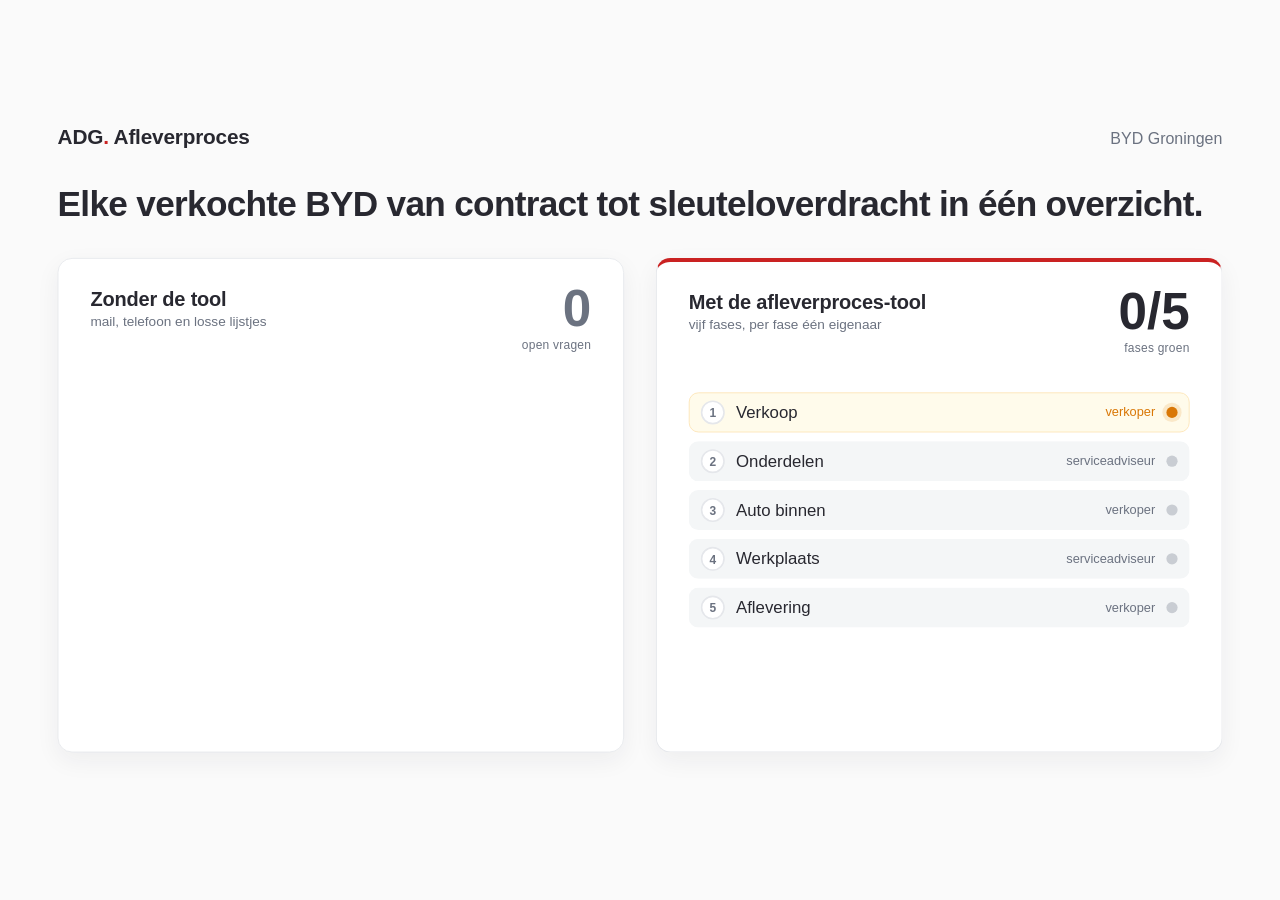
==== animatie-afleverproces.html @ cd8430bb "Soepele navigatie, robuust raster en mail naar CA - Navigatie tussen de menupagina's gaat client-sid" ====
<!doctype html>
<html lang="nl">
<head>
<meta charset="utf-8">
<meta name="viewport" content="width=device-width, initial-scale=1">
<meta name="robots" content="noindex, nofollow">
<meta http-equiv="Content-Security-Policy" content="default-src 'self'; script-src 'self'; style-src 'self' 'unsafe-inline'; img-src 'self' data:; font-src 'self'; object-src 'none'; base-uri 'none'; form-action 'none'">
<title>Afleverproces in één overzicht</title>
<!-- Animatie voor het inlogscherm (iframe in login.html), naar het voorbeeld van de
     Toyota-offertemodule (animatie-offertetijd.html). Links de oude werkwijze met losse
     vragen, rechts de vijf fases die op het bord van grijs via oranje naar groen gaan.
     Bevat geen gegevens en geen tijdwinstclaims. De tijdlijn staat in
     js/animatie-afleverproces.js (geen inline script: CSP). -->
<style>
  @font-face{font-family:'Sofia Pro';src:url('assets/fonts/sofiapro-400.woff2') format('woff2');font-weight:400;font-display:swap}
  @font-face{font-family:'Sofia Pro';src:url('assets/fonts/sofiapro-600.woff2') format('woff2');font-weight:600;font-display:swap}
  @font-face{font-family:'Sofia Pro';src:url('assets/fonts/sofiapro-700.woff2') format('woff2');font-weight:700;font-display:swap}
  @font-face{font-family:'Sofia Pro';src:url('assets/fonts/sofiapro-800.woff2') format('woff2');font-weight:800;font-display:swap}

  :root{
    --rood:#ca2222;
    --rood-zacht:#fde9e9;
    --ink:#282830;
    --muted:#6b7280;
    --bg:#fafafa;
    --kaart:#ffffff;
    --vlak:#f4f6f7;
    --lijn:#e5e7eb;
    --groen:#1a8754;
    --groen-zacht:#e8f5ee;
    --oranje:#d97706;
    --oranje-zacht:#fffbeb;
  }
  *{box-sizing:border-box;margin:0;padding:0}
  html,body{height:100%}
  body{
    font-family:'Sofia Pro',-apple-system,BlinkMacSystemFont,'Segoe UI',Roboto,Arial,sans-serif;
    background:var(--bg);color:var(--ink);
    display:flex;align-items:center;justify-content:center;overflow:hidden;
    -webkit-font-smoothing:antialiased;
  }

  /* vast canvas 16:9, geschaald naar het venster */
  .stage{width:1600px;height:900px;position:relative;flex:0 0 auto;transform-origin:center center}

  .merkbalk{position:absolute;top:44px;left:72px;right:72px;display:flex;align-items:baseline;justify-content:space-between}
  .merkbalk .wm{font-size:26px;font-weight:800;letter-spacing:-.01em}
  .merkbalk .wm span{color:var(--rood)}
  .merkbalk .sub{font-size:20px;color:var(--muted)}

  .titel{
    position:absolute;top:118px;left:72px;right:72px;
    font-size:44px;font-weight:800;letter-spacing:-.02em;
    opacity:0;transform:translateY(14px);
    transition:opacity .6s ease,transform .6s cubic-bezier(.2,.9,.25,1);
  }
  body.start .titel{opacity:1;transform:none}

  .kolommen{position:absolute;top:210px;left:72px;right:72px;bottom:72px;display:grid;grid-template-columns:1fr 1fr;gap:40px}
  .kaart{
    background:var(--kaart);border:1px solid var(--lijn);border-radius:18px;
    padding:36px 40px;position:relative;overflow:hidden;
    box-shadow:0 10px 30px rgba(40,40,48,.06);
    transition:opacity .8s ease,filter .8s ease;
  }
  body.einde .kaart.oud{opacity:.45;filter:grayscale(.6)}
  .kaart.tool{border-top:5px solid var(--rood)}
  .kaart h2{font-size:25px;font-weight:700;letter-spacing:-.01em}
  .kaart .onder{font-size:17px;color:var(--muted);margin-top:4px;min-height:22px}

  .teller{
    position:absolute;top:30px;right:40px;text-align:right;
    font-size:64px;font-weight:800;line-height:1;font-variant-numeric:tabular-nums;
  }
  .teller small{display:block;font-size:15px;font-weight:400;color:var(--muted);letter-spacing:.02em;margin-top:6px}
  .kaart.oud .teller{color:var(--muted)}
  .kaart.tool .teller.klaar{color:var(--groen)}

  /* links: losse vragen */
  .vragen{margin-top:84px;display:flex;flex-direction:column;gap:13px}
  .vraag{
    display:flex;align-items:center;gap:14px;font-size:21px;
    opacity:0;transform:translateX(-14px);
    transition:opacity .4s ease,transform .45s cubic-bezier(.2,.9,.25,1);
  }
  .vraag.zichtbaar{opacity:1;transform:none}
  .vraag .vt{
    width:28px;height:28px;border-radius:50%;flex:0 0 28px;
    display:flex;align-items:center;justify-content:center;
    border:2px solid var(--lijn);color:var(--muted);font-size:15px;font-weight:700;
  }
  .vraag .kanaal{color:var(--muted);margin-left:auto;font-size:16px}

  /* rechts: de vijf fases */
  .fases{margin-top:72px;display:flex;flex-direction:column;gap:11px}
  .fase{
    display:flex;align-items:center;gap:14px;font-size:21px;
    padding:9px 14px;border-radius:12px;background:var(--vlak);border:1px solid transparent;
    transition:background .35s ease,border-color .35s ease;
  }
  .fase .nr{
    width:30px;height:30px;border-radius:50%;flex:0 0 30px;
    display:flex;align-items:center;justify-content:center;
    font-size:15px;font-weight:700;background:#fff;border:2px solid var(--lijn);color:var(--muted);
    transition:all .3s ease;
  }
  .fase .wie{color:var(--muted);font-size:16px;margin-left:auto;transition:color .3s ease}
  .fase .stip{width:14px;height:14px;border-radius:50%;background:#c9cdd3;flex:0 0 14px;transition:background .3s ease,box-shadow .3s ease}
  .fase.bezig{background:var(--oranje-zacht);border-color:#fde3b0}
  .fase.bezig .stip{background:var(--oranje);box-shadow:0 0 0 5px rgba(217,119,6,.15)}
  .fase.bezig .wie{color:var(--oranje)}
  .fase.af{background:var(--groen-zacht);border-color:#cde9d9}
  .fase.af .stip{background:var(--groen)}
  .fase.af .nr{border-color:var(--groen);background:#fff;color:var(--groen)}

  /* overdracht: korte regel onder de kaartkop */
  .overdracht{
    position:absolute;left:40px;right:40px;top:120px;font-size:16px;color:var(--groen);font-weight:600;
    opacity:0;transform:translateY(-4px);transition:opacity .3s ease,transform .3s ease;
  }
  .overdracht.zichtbaar{opacity:1;transform:none}

  /* het premierapport als laatste stap */
  .rapport{
    position:absolute;left:40px;right:40px;bottom:74px;
    display:flex;align-items:center;gap:16px;
    padding:12px 18px;border:1px dashed var(--lijn);border-radius:12px;font-size:19px;
    opacity:0;transform:translateY(12px);
    transition:opacity .45s ease,transform .5s cubic-bezier(.2,.9,.25,1),border-color .3s ease;
  }
  .rapport.zichtbaar{opacity:1;transform:none;border-color:var(--groen)}
  .rapport .xls{
    width:40px;height:48px;border-radius:5px;background:#fff;border:1px solid var(--lijn);
    position:relative;flex:0 0 40px;box-shadow:0 4px 10px rgba(40,40,48,.10);
  }
  .rapport .xls::before{
    content:"";position:absolute;left:6px;right:6px;top:8px;bottom:8px;
    background:
      linear-gradient(var(--groen),var(--groen)) 0 0/100% 4px no-repeat,
      linear-gradient(var(--lijn),var(--lijn)) 0 9px/100% 3px no-repeat,
      linear-gradient(var(--lijn),var(--lijn)) 0 16px/100% 3px no-repeat,
      linear-gradient(var(--lijn),var(--lijn)) 0 23px/100% 3px no-repeat;
  }
  .rapport b{font-weight:700}
  .rapport .klik{margin-left:auto;color:var(--muted);font-size:16px}

  .status{
    position:absolute;left:40px;right:40px;bottom:34px;
    font-size:20px;font-weight:600;opacity:0;transform:translateY(8px);
    transition:opacity .5s ease,transform .5s ease;
  }
  .status.zichtbaar{opacity:1;transform:none}
  .kaart.tool .status{color:var(--groen)}
  .kaart.oud .status{color:var(--muted);font-weight:400}

  /* eindkaart */
  .eind{
    position:absolute;inset:0;display:flex;align-items:center;justify-content:center;
    background:rgba(250,250,250,0);pointer-events:none;opacity:0;transition:opacity .7s ease;
  }
  body.einde .eind{opacity:1;background:rgba(250,250,250,.9)}
  .eind .paneel{text-align:center;transform:translateY(20px) scale(.97);transition:transform .7s cubic-bezier(.2,.9,.25,1)}
  body.einde .eind .paneel{transform:none}
  .eind .groot{font-size:112px;font-weight:800;letter-spacing:-.025em;line-height:1.05}
  .eind .groot b{color:var(--rood);font-weight:800}
  .eind .pijl{display:inline-block;margin:0 28px;color:var(--muted);font-weight:400}
  .eind .per{font-size:30px;color:var(--muted);margin-top:14px}
  .eind .som{font-size:26px;margin-top:44px;border-top:1px solid var(--lijn);padding-top:28px}
  .eind .som b{color:var(--rood)}
</style>
</head>
<body>
<div class="stage" id="stage">
  <div class="merkbalk">
    <div class="wm">ADG<span>.</span> Afleverproces</div>
    <div class="sub">BYD Groningen</div>
  </div>
  <div class="titel">Elke verkochte BYD van contract tot sleuteloverdracht in één overzicht.</div>

  <div class="kolommen">
    <div class="kaart oud">
      <h2>Zonder de tool</h2>
      <div class="onder">mail, telefoon en losse lijstjes</div>
      <div class="teller" id="teller_oud">0<small>open vragen</small></div>
      <div class="vragen" id="vragen"></div>
      <div class="status" id="status_oud">Niemand weet precies waar de auto staat.</div>
    </div>

    <div class="kaart tool">
      <h2>Met de afleverproces-tool</h2>
      <div class="onder">vijf fases, per fase één eigenaar</div>
      <div class="overdracht" id="overdracht"></div>
      <div class="teller" id="teller_tool">0/5<small>fases groen</small></div>
      <div class="fases" id="fases"></div>
      <div class="rapport" id="rapport">
        <span class="xls"></span>
        <span><b>Premierapport voor BYD</b> in het template van BYD</span>
        <span class="klik">één klik</span>
      </div>
      <div class="status" id="status_tool">Afgeleverd. Iedereen zag waar de auto stond.</div>
    </div>
  </div>

  <div class="eind">
    <div class="paneel">
      <div class="groot">5 fases <span class="pijl">&rarr;</span> <b>1 overzicht</b></div>
      <div class="per">per fase één eigenaar</div>
      <div class="som">Iedereen ziet waar elke auto staat, <b>ook als een collega vrij is</b>.</div>
    </div>
  </div>
</div>
<script src="js/animatie-afleverproces.js?v=20261105g"></script>
</body>
</html>
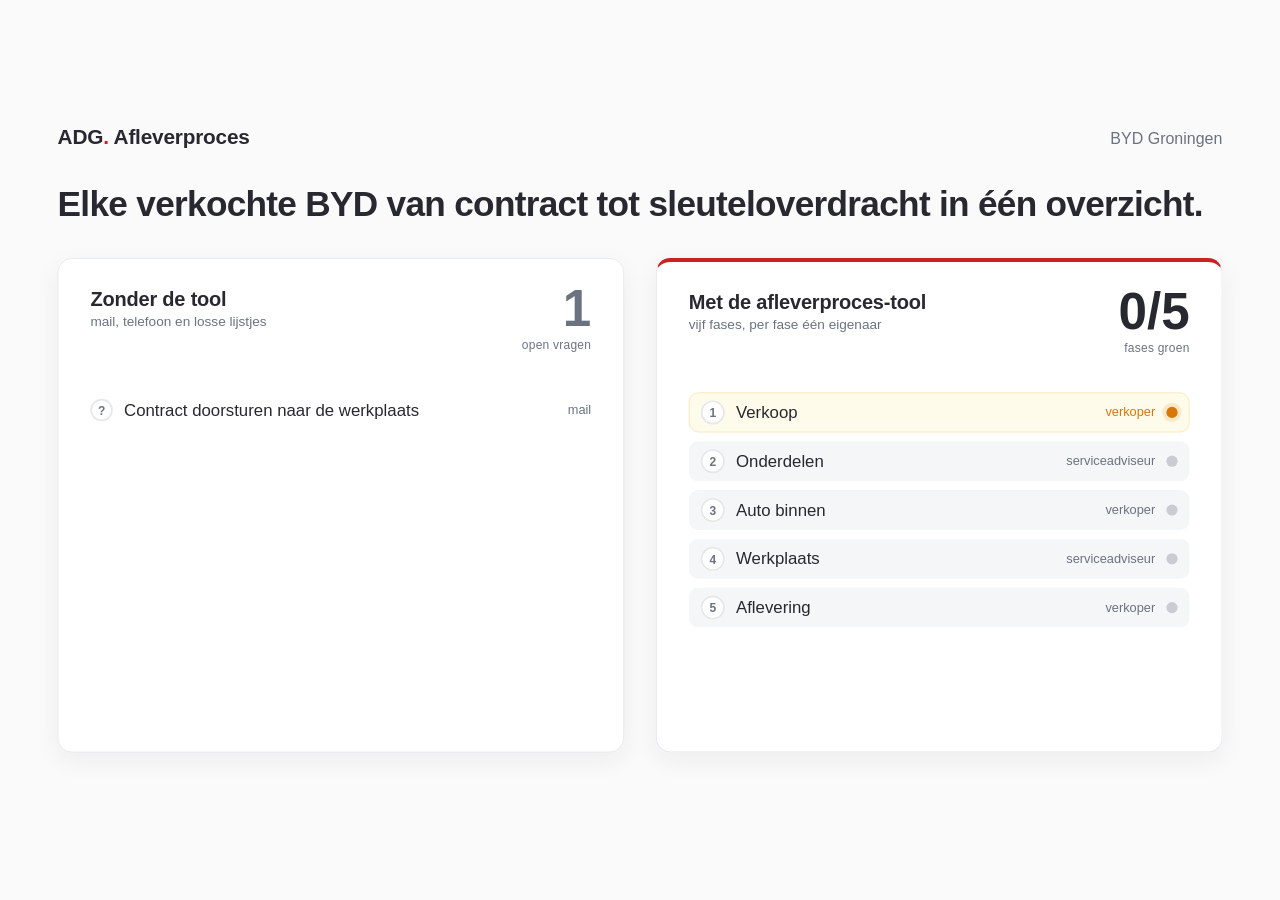
==== commit 2e059242: "Premielijst per uitvoering met percentages, importlijst netter - Premie kan gelden voor één uitvoeri" ====
--- a/animatie-afleverproces.html
+++ b/animatie-afleverproces.html
@@ -209,6 +209,6 @@
     </div>
   </div>
 </div>
-<script src="js/animatie-afleverproces.js?v=20261105g"></script>
+<script src="js/animatie-afleverproces.js?v=20261123c"></script>
 </body>
 </html>
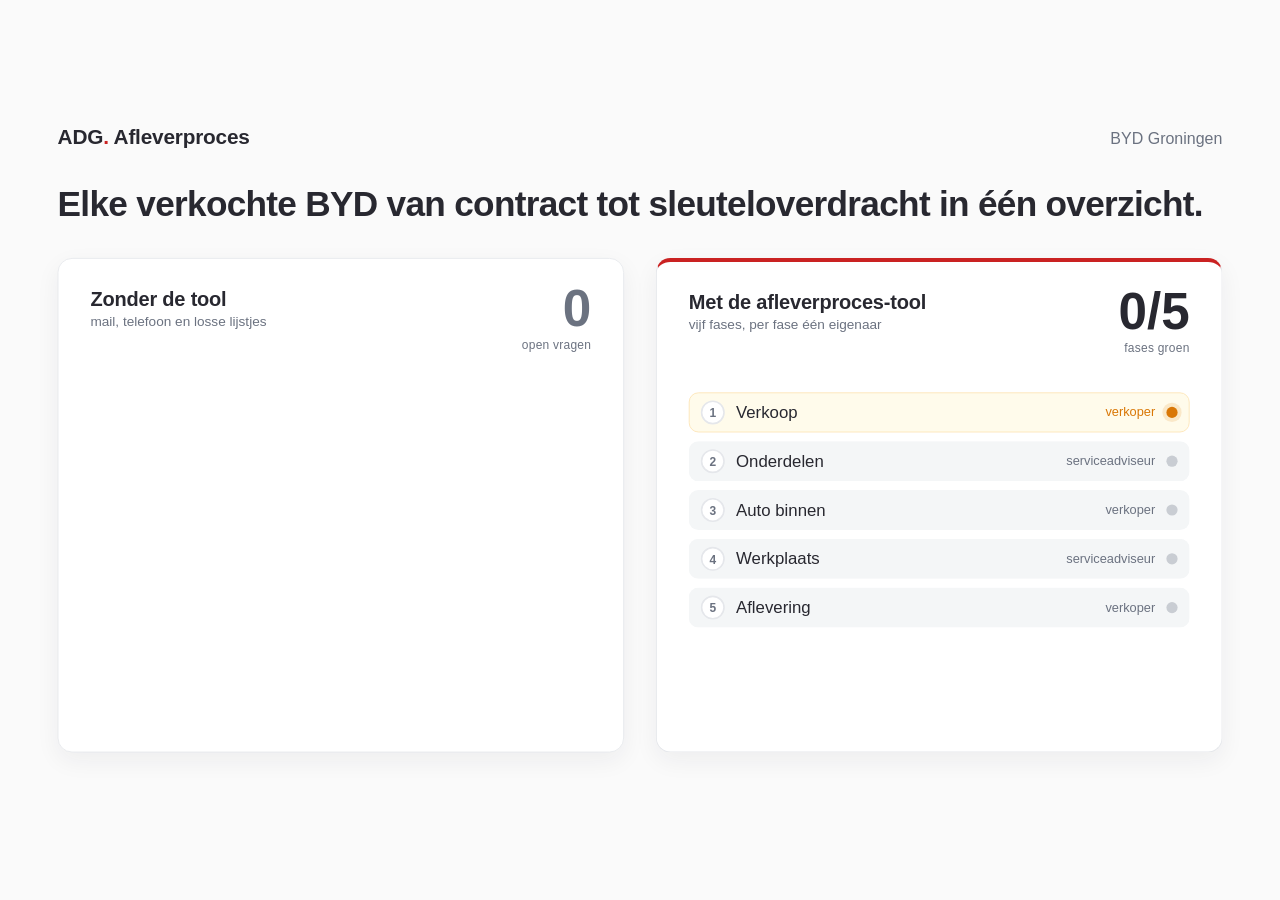
==== commit 08e1d531: "Feedback Mark (25 nov): opslaan als concept, bedragen, verkoper kiezen, bedrijfsnaam, fleetorder, br" ====
--- a/animatie-afleverproces.html
+++ b/animatie-afleverproces.html
@@ -209,6 +209,6 @@
     </div>
   </div>
 </div>
-<script src="js/animatie-afleverproces.js?v=20261123c"></script>
+<script src="js/animatie-afleverproces.js?v=20261125a"></script>
 </body>
 </html>
